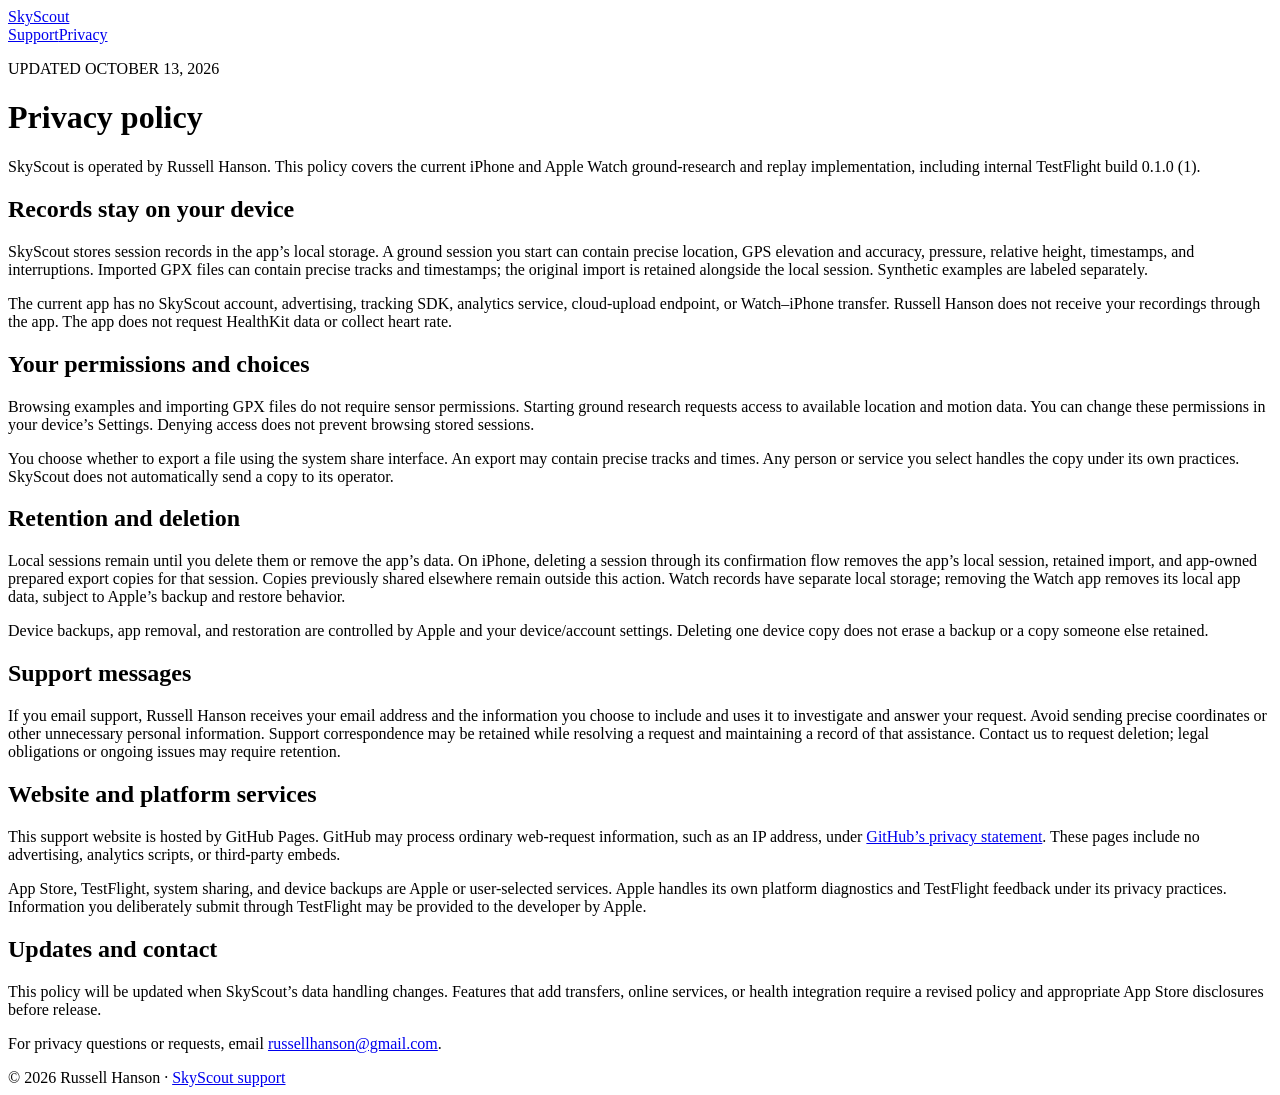
==== privacy.html @ f6ff866b "Publish SkyScout support and privacy pages" ====
<!doctype html>
<html lang="en">
<head>
  <meta charset="utf-8">
  <meta name="viewport" content="width=device-width, initial-scale=1">
  <meta name="description" content="How SkyScout handles local recordings, imported tracks, exports, and support messages.">
  <title>SkyScout Privacy Policy</title>
  <link rel="stylesheet" href="style.css">
</head>
<body>
  <header><a class="brand" href="./">SkyScout</a><nav aria-label="Main"><a href="./">Support</a><a href="privacy.html" aria-current="page">Privacy</a></nav></header>
  <main>
    <p class="eyebrow">UPDATED OCTOBER 13, 2026</p>
    <h1>Privacy policy</h1>
    <p class="intro">SkyScout is operated by Russell Hanson. This policy covers the current iPhone and Apple Watch ground-research and replay implementation, including internal TestFlight build 0.1.0 (1).</p>
    <section><h2>Records stay on your device</h2><p>SkyScout stores session records in the app’s local storage. A ground session you start can contain precise location, GPS elevation and accuracy, pressure, relative height, timestamps, and interruptions. Imported GPX files can contain precise tracks and timestamps; the original import is retained alongside the local session. Synthetic examples are labeled separately.</p><p>The current app has no SkyScout account, advertising, tracking SDK, analytics service, cloud-upload endpoint, or Watch–iPhone transfer. Russell Hanson does not receive your recordings through the app. The app does not request HealthKit data or collect heart rate.</p></section>
    <section><h2>Your permissions and choices</h2><p>Browsing examples and importing GPX files do not require sensor permissions. Starting ground research requests access to available location and motion data. You can change these permissions in your device’s Settings. Denying access does not prevent browsing stored sessions.</p><p>You choose whether to export a file using the system share interface. An export may contain precise tracks and times. Any person or service you select handles the copy under its own practices. SkyScout does not automatically send a copy to its operator.</p></section>
    <section><h2>Retention and deletion</h2><p>Local sessions remain until you delete them or remove the app’s data. On iPhone, deleting a session through its confirmation flow removes the app’s local session, retained import, and app-owned prepared export copies for that session. Copies previously shared elsewhere remain outside this action. Watch records have separate local storage; removing the Watch app removes its local app data, subject to Apple’s backup and restore behavior.</p><p>Device backups, app removal, and restoration are controlled by Apple and your device/account settings. Deleting one device copy does not erase a backup or a copy someone else retained.</p></section>
    <section><h2>Support messages</h2><p>If you email support, Russell Hanson receives your email address and the information you choose to include and uses it to investigate and answer your request. Avoid sending precise coordinates or other unnecessary personal information. Support correspondence may be retained while resolving a request and maintaining a record of that assistance. Contact us to request deletion; legal obligations or ongoing issues may require retention.</p></section>
    <section><h2>Website and platform services</h2><p>This support website is hosted by GitHub Pages. GitHub may process ordinary web-request information, such as an IP address, under <a href="https://docs.github.com/en/site-policy/privacy-policies/github-general-privacy-statement">GitHub’s privacy statement</a>. These pages include no advertising, analytics scripts, or third-party embeds.</p><p>App Store, TestFlight, system sharing, and device backups are Apple or user-selected services. Apple handles its own platform diagnostics and TestFlight feedback under its privacy practices. Information you deliberately submit through TestFlight may be provided to the developer by Apple.</p></section>
    <section><h2>Updates and contact</h2><p>This policy will be updated when SkyScout’s data handling changes. Features that add transfers, online services, or health integration require a revised policy and appropriate App Store disclosures before release.</p><p>For privacy questions or requests, email <a href="mailto:russellhanson@gmail.com?subject=SkyScout%20privacy">russellhanson@gmail.com</a>.</p></section>
  </main>
  <footer>© 2026 Russell Hanson · <a href="./">SkyScout support</a></footer>
</body>
</html>
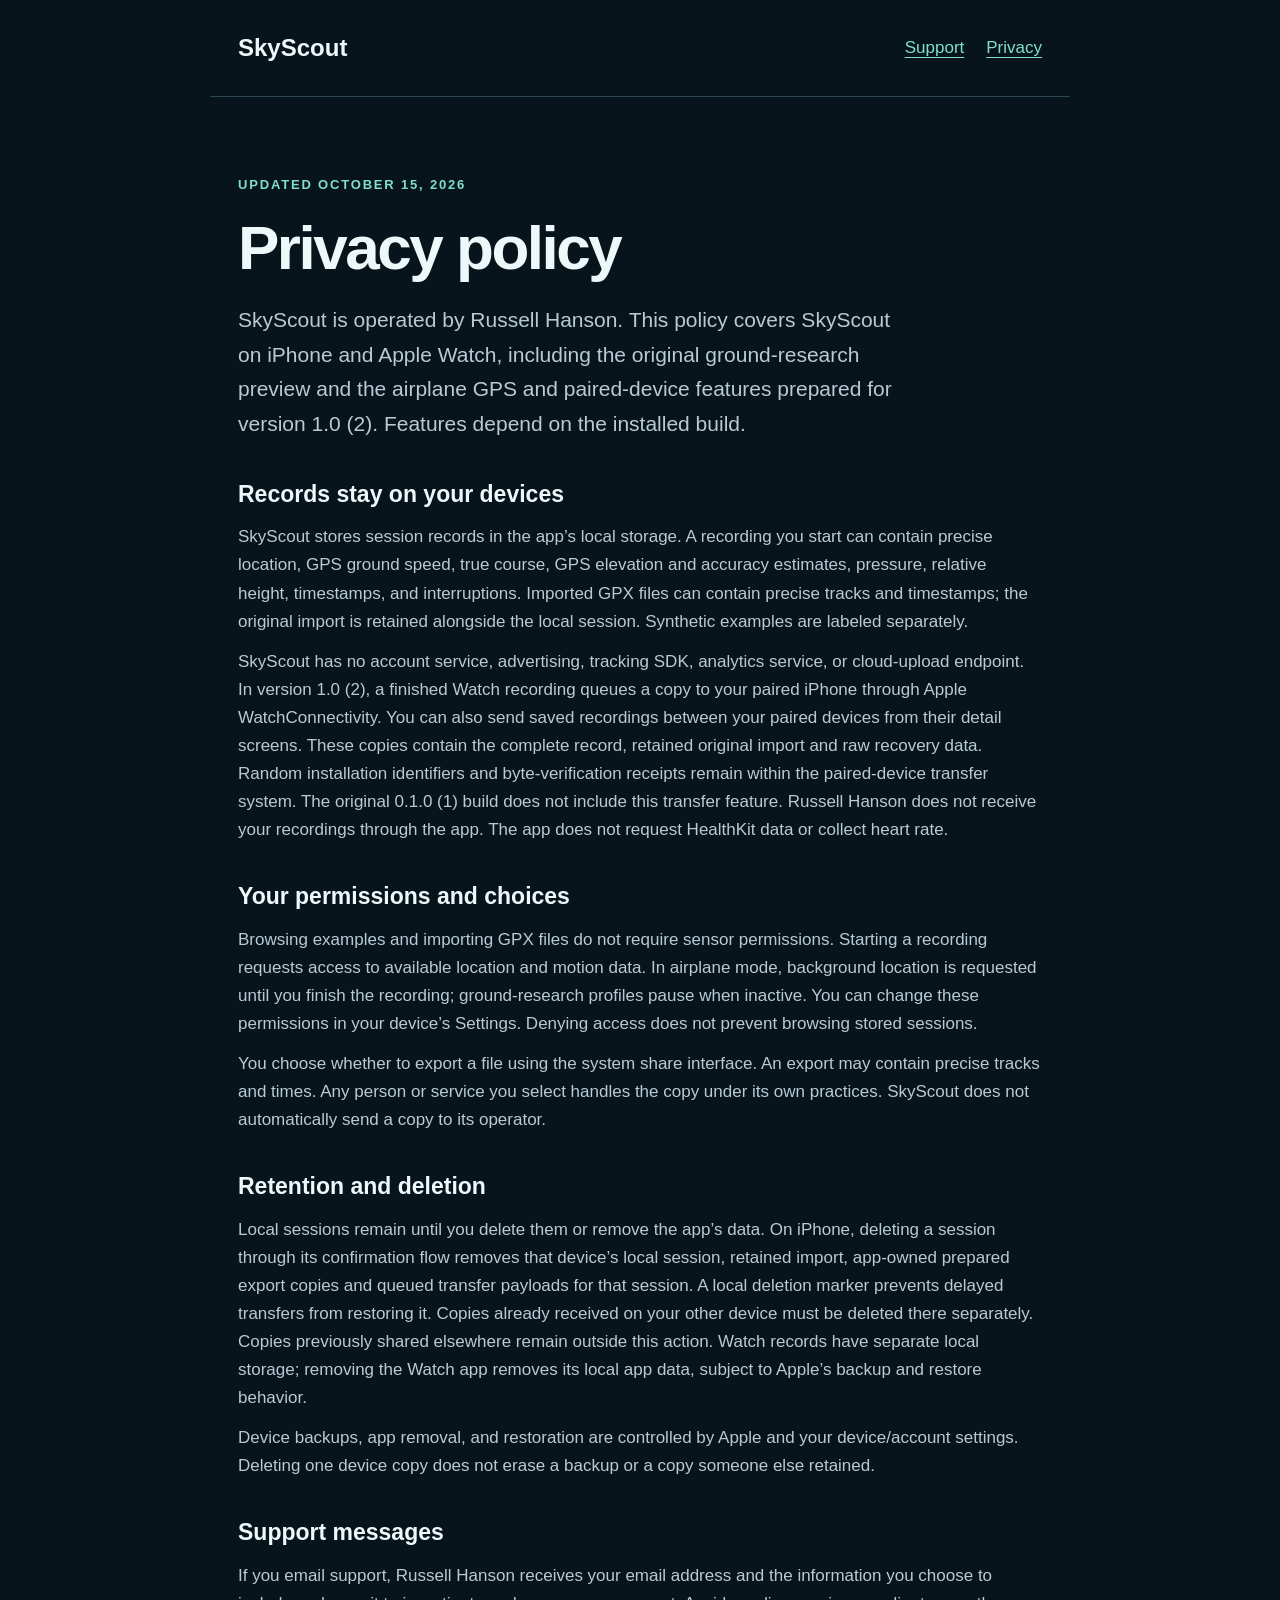
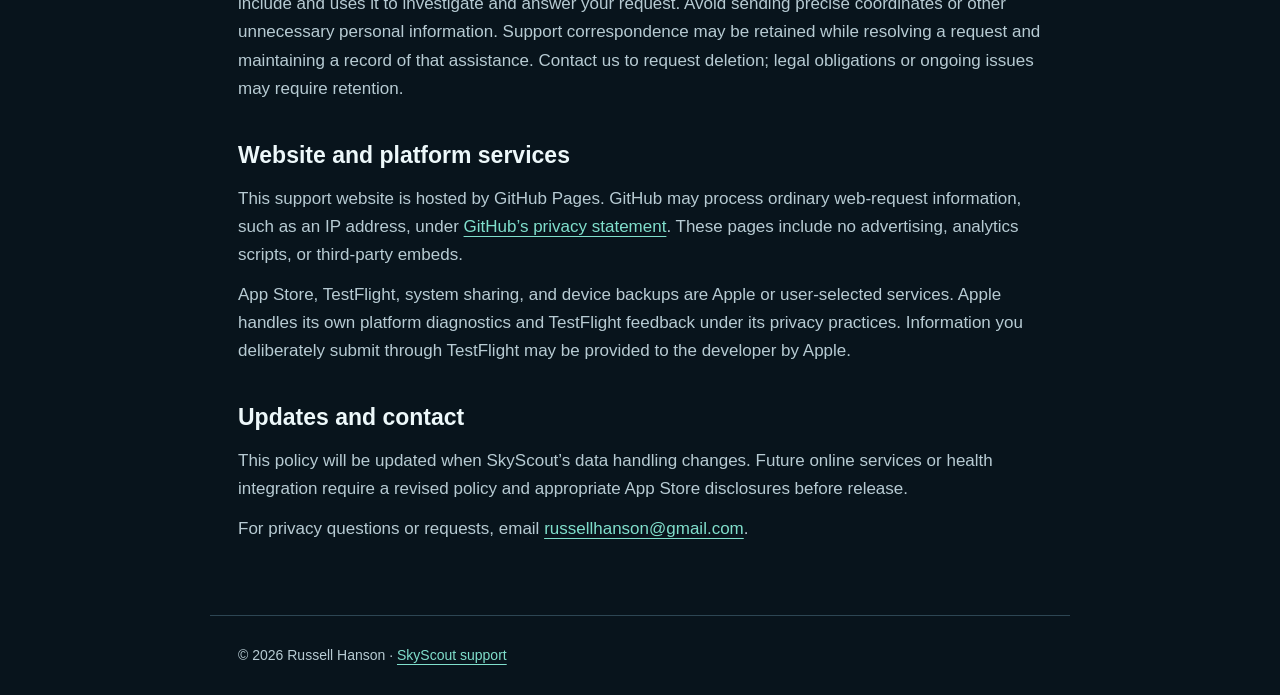
==== commit 2ed85fe2: "Document airplane GPS and paired-device recording privacy" ====
--- a/privacy.html
+++ b/privacy.html
@@ -10,15 +10,15 @@
 <body>
   <header><a class="brand" href="./">SkyScout</a><nav aria-label="Main"><a href="./">Support</a><a href="privacy.html" aria-current="page">Privacy</a></nav></header>
   <main>
-    <p class="eyebrow">UPDATED OCTOBER 13, 2026</p>
+    <p class="eyebrow">UPDATED OCTOBER 15, 2026</p>
     <h1>Privacy policy</h1>
-    <p class="intro">SkyScout is operated by Russell Hanson. This policy covers the current iPhone and Apple Watch ground-research and replay implementation, including internal TestFlight build 0.1.0 (1).</p>
-    <section><h2>Records stay on your device</h2><p>SkyScout stores session records in the app’s local storage. A ground session you start can contain precise location, GPS elevation and accuracy, pressure, relative height, timestamps, and interruptions. Imported GPX files can contain precise tracks and timestamps; the original import is retained alongside the local session. Synthetic examples are labeled separately.</p><p>The current app has no SkyScout account, advertising, tracking SDK, analytics service, cloud-upload endpoint, or Watch–iPhone transfer. Russell Hanson does not receive your recordings through the app. The app does not request HealthKit data or collect heart rate.</p></section>
-    <section><h2>Your permissions and choices</h2><p>Browsing examples and importing GPX files do not require sensor permissions. Starting ground research requests access to available location and motion data. You can change these permissions in your device’s Settings. Denying access does not prevent browsing stored sessions.</p><p>You choose whether to export a file using the system share interface. An export may contain precise tracks and times. Any person or service you select handles the copy under its own practices. SkyScout does not automatically send a copy to its operator.</p></section>
-    <section><h2>Retention and deletion</h2><p>Local sessions remain until you delete them or remove the app’s data. On iPhone, deleting a session through its confirmation flow removes the app’s local session, retained import, and app-owned prepared export copies for that session. Copies previously shared elsewhere remain outside this action. Watch records have separate local storage; removing the Watch app removes its local app data, subject to Apple’s backup and restore behavior.</p><p>Device backups, app removal, and restoration are controlled by Apple and your device/account settings. Deleting one device copy does not erase a backup or a copy someone else retained.</p></section>
+    <p class="intro">SkyScout is operated by Russell Hanson. This policy covers SkyScout on iPhone and Apple Watch, including the original ground-research preview and the airplane GPS and paired-device features prepared for version 1.0 (2). Features depend on the installed build.</p>
+    <section><h2>Records stay on your devices</h2><p>SkyScout stores session records in the app’s local storage. A recording you start can contain precise location, GPS ground speed, true course, GPS elevation and accuracy estimates, pressure, relative height, timestamps, and interruptions. Imported GPX files can contain precise tracks and timestamps; the original import is retained alongside the local session. Synthetic examples are labeled separately.</p><p>SkyScout has no account service, advertising, tracking SDK, analytics service, or cloud-upload endpoint. In version 1.0 (2), a finished Watch recording queues a copy to your paired iPhone through Apple WatchConnectivity. You can also send saved recordings between your paired devices from their detail screens. These copies contain the complete record, retained original import and raw recovery data. Random installation identifiers and byte-verification receipts remain within the paired-device transfer system. The original 0.1.0 (1) build does not include this transfer feature. Russell Hanson does not receive your recordings through the app. The app does not request HealthKit data or collect heart rate.</p></section>
+    <section><h2>Your permissions and choices</h2><p>Browsing examples and importing GPX files do not require sensor permissions. Starting a recording requests access to available location and motion data. In airplane mode, background location is requested until you finish the recording; ground-research profiles pause when inactive. You can change these permissions in your device’s Settings. Denying access does not prevent browsing stored sessions.</p><p>You choose whether to export a file using the system share interface. An export may contain precise tracks and times. Any person or service you select handles the copy under its own practices. SkyScout does not automatically send a copy to its operator.</p></section>
+    <section><h2>Retention and deletion</h2><p>Local sessions remain until you delete them or remove the app’s data. On iPhone, deleting a session through its confirmation flow removes that device’s local session, retained import, app-owned prepared export copies and queued transfer payloads for that session. A local deletion marker prevents delayed transfers from restoring it. Copies already received on your other device must be deleted there separately. Copies previously shared elsewhere remain outside this action. Watch records have separate local storage; removing the Watch app removes its local app data, subject to Apple’s backup and restore behavior.</p><p>Device backups, app removal, and restoration are controlled by Apple and your device/account settings. Deleting one device copy does not erase a backup or a copy someone else retained.</p></section>
     <section><h2>Support messages</h2><p>If you email support, Russell Hanson receives your email address and the information you choose to include and uses it to investigate and answer your request. Avoid sending precise coordinates or other unnecessary personal information. Support correspondence may be retained while resolving a request and maintaining a record of that assistance. Contact us to request deletion; legal obligations or ongoing issues may require retention.</p></section>
     <section><h2>Website and platform services</h2><p>This support website is hosted by GitHub Pages. GitHub may process ordinary web-request information, such as an IP address, under <a href="https://docs.github.com/en/site-policy/privacy-policies/github-general-privacy-statement">GitHub’s privacy statement</a>. These pages include no advertising, analytics scripts, or third-party embeds.</p><p>App Store, TestFlight, system sharing, and device backups are Apple or user-selected services. Apple handles its own platform diagnostics and TestFlight feedback under its privacy practices. Information you deliberately submit through TestFlight may be provided to the developer by Apple.</p></section>
-    <section><h2>Updates and contact</h2><p>This policy will be updated when SkyScout’s data handling changes. Features that add transfers, online services, or health integration require a revised policy and appropriate App Store disclosures before release.</p><p>For privacy questions or requests, email <a href="mailto:russellhanson@gmail.com?subject=SkyScout%20privacy">russellhanson@gmail.com</a>.</p></section>
+    <section><h2>Updates and contact</h2><p>This policy will be updated when SkyScout’s data handling changes. Future online services or health integration require a revised policy and appropriate App Store disclosures before release.</p><p>For privacy questions or requests, email <a href="mailto:russellhanson@gmail.com?subject=SkyScout%20privacy">russellhanson@gmail.com</a>.</p></section>
   </main>
   <footer>© 2026 Russell Hanson · <a href="./">SkyScout support</a></footer>
 </body>
--- a/style.css
+++ b/style.css
@@ -0,0 +1,2 @@
+:root{color-scheme:dark;--bg:#08141c;--panel:#102530;--ink:#edf8fa;--muted:#b7cbd3;--accent:#80dfcc;--line:#2d4653}
+*{box-sizing:border-box}body{margin:0;background:var(--bg);color:var(--ink);font:17px/1.65 -apple-system,BlinkMacSystemFont,"Segoe UI",sans-serif}header,main,footer{max-width:860px;margin:auto;padding:28px}header{display:flex;align-items:center;justify-content:space-between;border-bottom:1px solid var(--line);gap:20px}.brand{font-size:24px;font-weight:750;text-decoration:none;color:var(--ink)}nav{display:flex;gap:22px}a{color:var(--accent);text-underline-offset:4px}a:hover{color:white}a:focus-visible{outline:3px solid var(--accent);outline-offset:5px;border-radius:2px}main{padding-top:64px;padding-bottom:60px}.eyebrow{color:var(--accent);font-size:13px;font-weight:700;letter-spacing:.14em}h1{font-size:clamp(38px,7vw,62px);line-height:1.08;letter-spacing:-.04em;margin:20px 0}h2{font-size:23px;line-height:1.3;margin:0 0 14px}.intro{font-size:21px;color:var(--muted);max-width:660px}section{margin-top:38px}section p{color:var(--muted);margin:12px 0}strong{color:var(--ink)}.notice{background:var(--panel);border:1px solid var(--line);border-radius:20px;padding:26px}.notice h2{color:var(--accent)}footer{font-size:14px;color:var(--muted);border-top:1px solid var(--line)}@media(max-width:480px){header,main,footer{padding-left:20px;padding-right:20px}header{align-items:flex-start}nav{gap:14px;font-size:15px}main{padding-top:38px}.notice{padding:20px}}
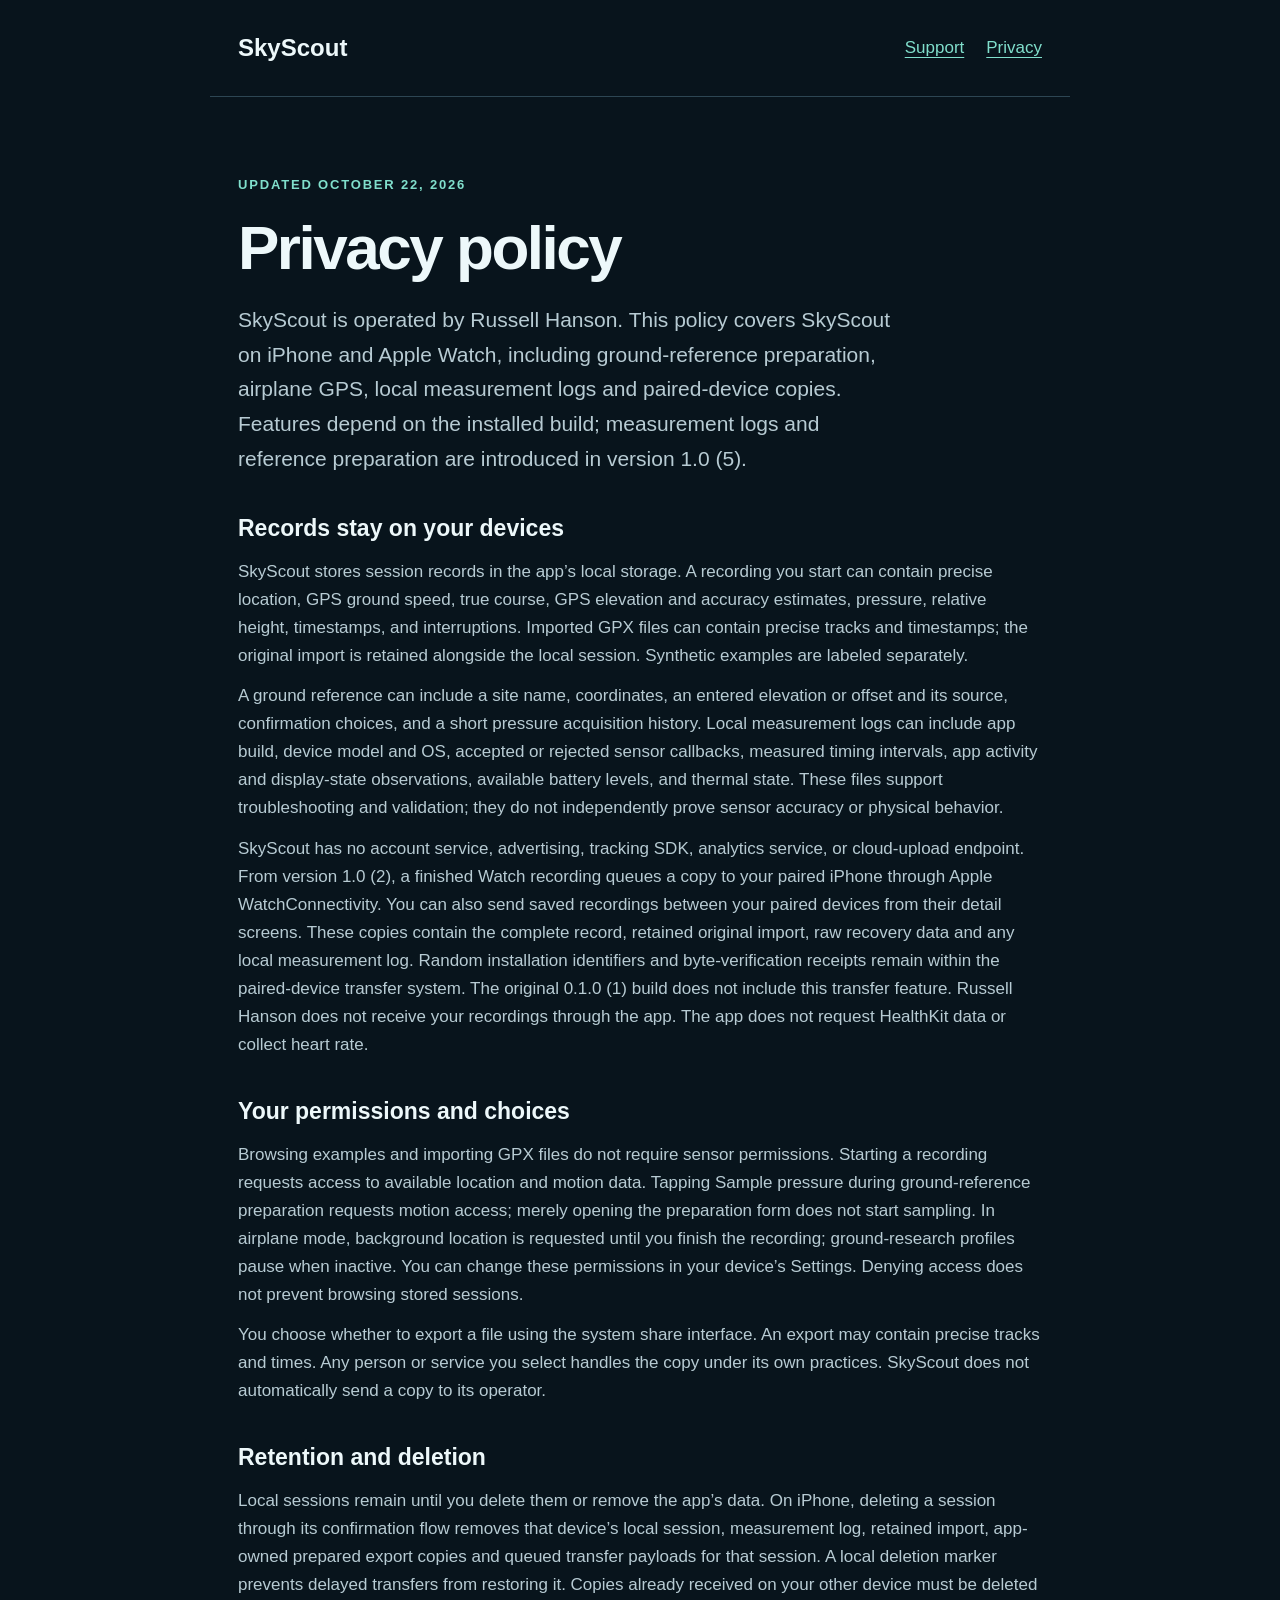
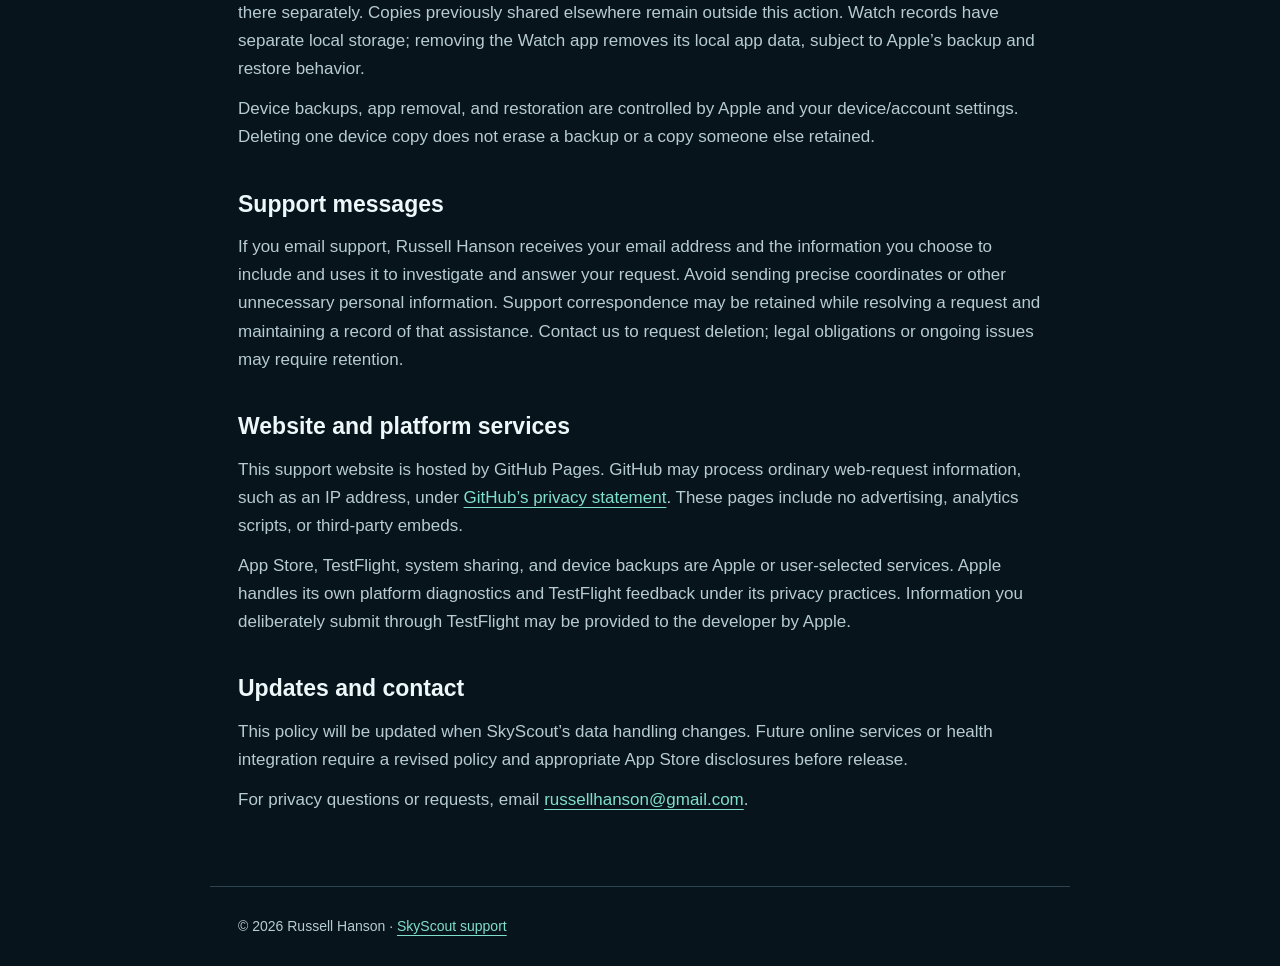
==== commit 9238d033: "Describe local reference and measurement logs for SkyScout build 5" ====
--- a/privacy.html
+++ b/privacy.html
@@ -10,12 +10,12 @@
 <body>
   <header><a class="brand" href="./">SkyScout</a><nav aria-label="Main"><a href="./">Support</a><a href="privacy.html" aria-current="page">Privacy</a></nav></header>
   <main>
-    <p class="eyebrow">UPDATED OCTOBER 15, 2026</p>
+    <p class="eyebrow">UPDATED OCTOBER 22, 2026</p>
     <h1>Privacy policy</h1>
-    <p class="intro">SkyScout is operated by Russell Hanson. This policy covers SkyScout on iPhone and Apple Watch, including the original ground-research preview and the airplane GPS and paired-device features prepared for version 1.0 (2). Features depend on the installed build.</p>
-    <section><h2>Records stay on your devices</h2><p>SkyScout stores session records in the app’s local storage. A recording you start can contain precise location, GPS ground speed, true course, GPS elevation and accuracy estimates, pressure, relative height, timestamps, and interruptions. Imported GPX files can contain precise tracks and timestamps; the original import is retained alongside the local session. Synthetic examples are labeled separately.</p><p>SkyScout has no account service, advertising, tracking SDK, analytics service, or cloud-upload endpoint. In version 1.0 (2), a finished Watch recording queues a copy to your paired iPhone through Apple WatchConnectivity. You can also send saved recordings between your paired devices from their detail screens. These copies contain the complete record, retained original import and raw recovery data. Random installation identifiers and byte-verification receipts remain within the paired-device transfer system. The original 0.1.0 (1) build does not include this transfer feature. Russell Hanson does not receive your recordings through the app. The app does not request HealthKit data or collect heart rate.</p></section>
-    <section><h2>Your permissions and choices</h2><p>Browsing examples and importing GPX files do not require sensor permissions. Starting a recording requests access to available location and motion data. In airplane mode, background location is requested until you finish the recording; ground-research profiles pause when inactive. You can change these permissions in your device’s Settings. Denying access does not prevent browsing stored sessions.</p><p>You choose whether to export a file using the system share interface. An export may contain precise tracks and times. Any person or service you select handles the copy under its own practices. SkyScout does not automatically send a copy to its operator.</p></section>
-    <section><h2>Retention and deletion</h2><p>Local sessions remain until you delete them or remove the app’s data. On iPhone, deleting a session through its confirmation flow removes that device’s local session, retained import, app-owned prepared export copies and queued transfer payloads for that session. A local deletion marker prevents delayed transfers from restoring it. Copies already received on your other device must be deleted there separately. Copies previously shared elsewhere remain outside this action. Watch records have separate local storage; removing the Watch app removes its local app data, subject to Apple’s backup and restore behavior.</p><p>Device backups, app removal, and restoration are controlled by Apple and your device/account settings. Deleting one device copy does not erase a backup or a copy someone else retained.</p></section>
+    <p class="intro">SkyScout is operated by Russell Hanson. This policy covers SkyScout on iPhone and Apple Watch, including ground-reference preparation, airplane GPS, local measurement logs and paired-device copies. Features depend on the installed build; measurement logs and reference preparation are introduced in version 1.0 (5).</p>
+    <section><h2>Records stay on your devices</h2><p>SkyScout stores session records in the app’s local storage. A recording you start can contain precise location, GPS ground speed, true course, GPS elevation and accuracy estimates, pressure, relative height, timestamps, and interruptions. Imported GPX files can contain precise tracks and timestamps; the original import is retained alongside the local session. Synthetic examples are labeled separately.</p><p>A ground reference can include a site name, coordinates, an entered elevation or offset and its source, confirmation choices, and a short pressure acquisition history. Local measurement logs can include app build, device model and OS, accepted or rejected sensor callbacks, measured timing intervals, app activity and display-state observations, available battery levels, and thermal state. These files support troubleshooting and validation; they do not independently prove sensor accuracy or physical behavior.</p><p>SkyScout has no account service, advertising, tracking SDK, analytics service, or cloud-upload endpoint. From version 1.0 (2), a finished Watch recording queues a copy to your paired iPhone through Apple WatchConnectivity. You can also send saved recordings between your paired devices from their detail screens. These copies contain the complete record, retained original import, raw recovery data and any local measurement log. Random installation identifiers and byte-verification receipts remain within the paired-device transfer system. The original 0.1.0 (1) build does not include this transfer feature. Russell Hanson does not receive your recordings through the app. The app does not request HealthKit data or collect heart rate.</p></section>
+    <section><h2>Your permissions and choices</h2><p>Browsing examples and importing GPX files do not require sensor permissions. Starting a recording requests access to available location and motion data. Tapping Sample pressure during ground-reference preparation requests motion access; merely opening the preparation form does not start sampling. In airplane mode, background location is requested until you finish the recording; ground-research profiles pause when inactive. You can change these permissions in your device’s Settings. Denying access does not prevent browsing stored sessions.</p><p>You choose whether to export a file using the system share interface. An export may contain precise tracks and times. Any person or service you select handles the copy under its own practices. SkyScout does not automatically send a copy to its operator.</p></section>
+    <section><h2>Retention and deletion</h2><p>Local sessions remain until you delete them or remove the app’s data. On iPhone, deleting a session through its confirmation flow removes that device’s local session, measurement log, retained import, app-owned prepared export copies and queued transfer payloads for that session. A local deletion marker prevents delayed transfers from restoring it. Copies already received on your other device must be deleted there separately. Copies previously shared elsewhere remain outside this action. Watch records have separate local storage; removing the Watch app removes its local app data, subject to Apple’s backup and restore behavior.</p><p>Device backups, app removal, and restoration are controlled by Apple and your device/account settings. Deleting one device copy does not erase a backup or a copy someone else retained.</p></section>
     <section><h2>Support messages</h2><p>If you email support, Russell Hanson receives your email address and the information you choose to include and uses it to investigate and answer your request. Avoid sending precise coordinates or other unnecessary personal information. Support correspondence may be retained while resolving a request and maintaining a record of that assistance. Contact us to request deletion; legal obligations or ongoing issues may require retention.</p></section>
     <section><h2>Website and platform services</h2><p>This support website is hosted by GitHub Pages. GitHub may process ordinary web-request information, such as an IP address, under <a href="https://docs.github.com/en/site-policy/privacy-policies/github-general-privacy-statement">GitHub’s privacy statement</a>. These pages include no advertising, analytics scripts, or third-party embeds.</p><p>App Store, TestFlight, system sharing, and device backups are Apple or user-selected services. Apple handles its own platform diagnostics and TestFlight feedback under its privacy practices. Information you deliberately submit through TestFlight may be provided to the developer by Apple.</p></section>
     <section><h2>Updates and contact</h2><p>This policy will be updated when SkyScout’s data handling changes. Future online services or health integration require a revised policy and appropriate App Store disclosures before release.</p><p>For privacy questions or requests, email <a href="mailto:russellhanson@gmail.com?subject=SkyScout%20privacy">russellhanson@gmail.com</a>.</p></section>
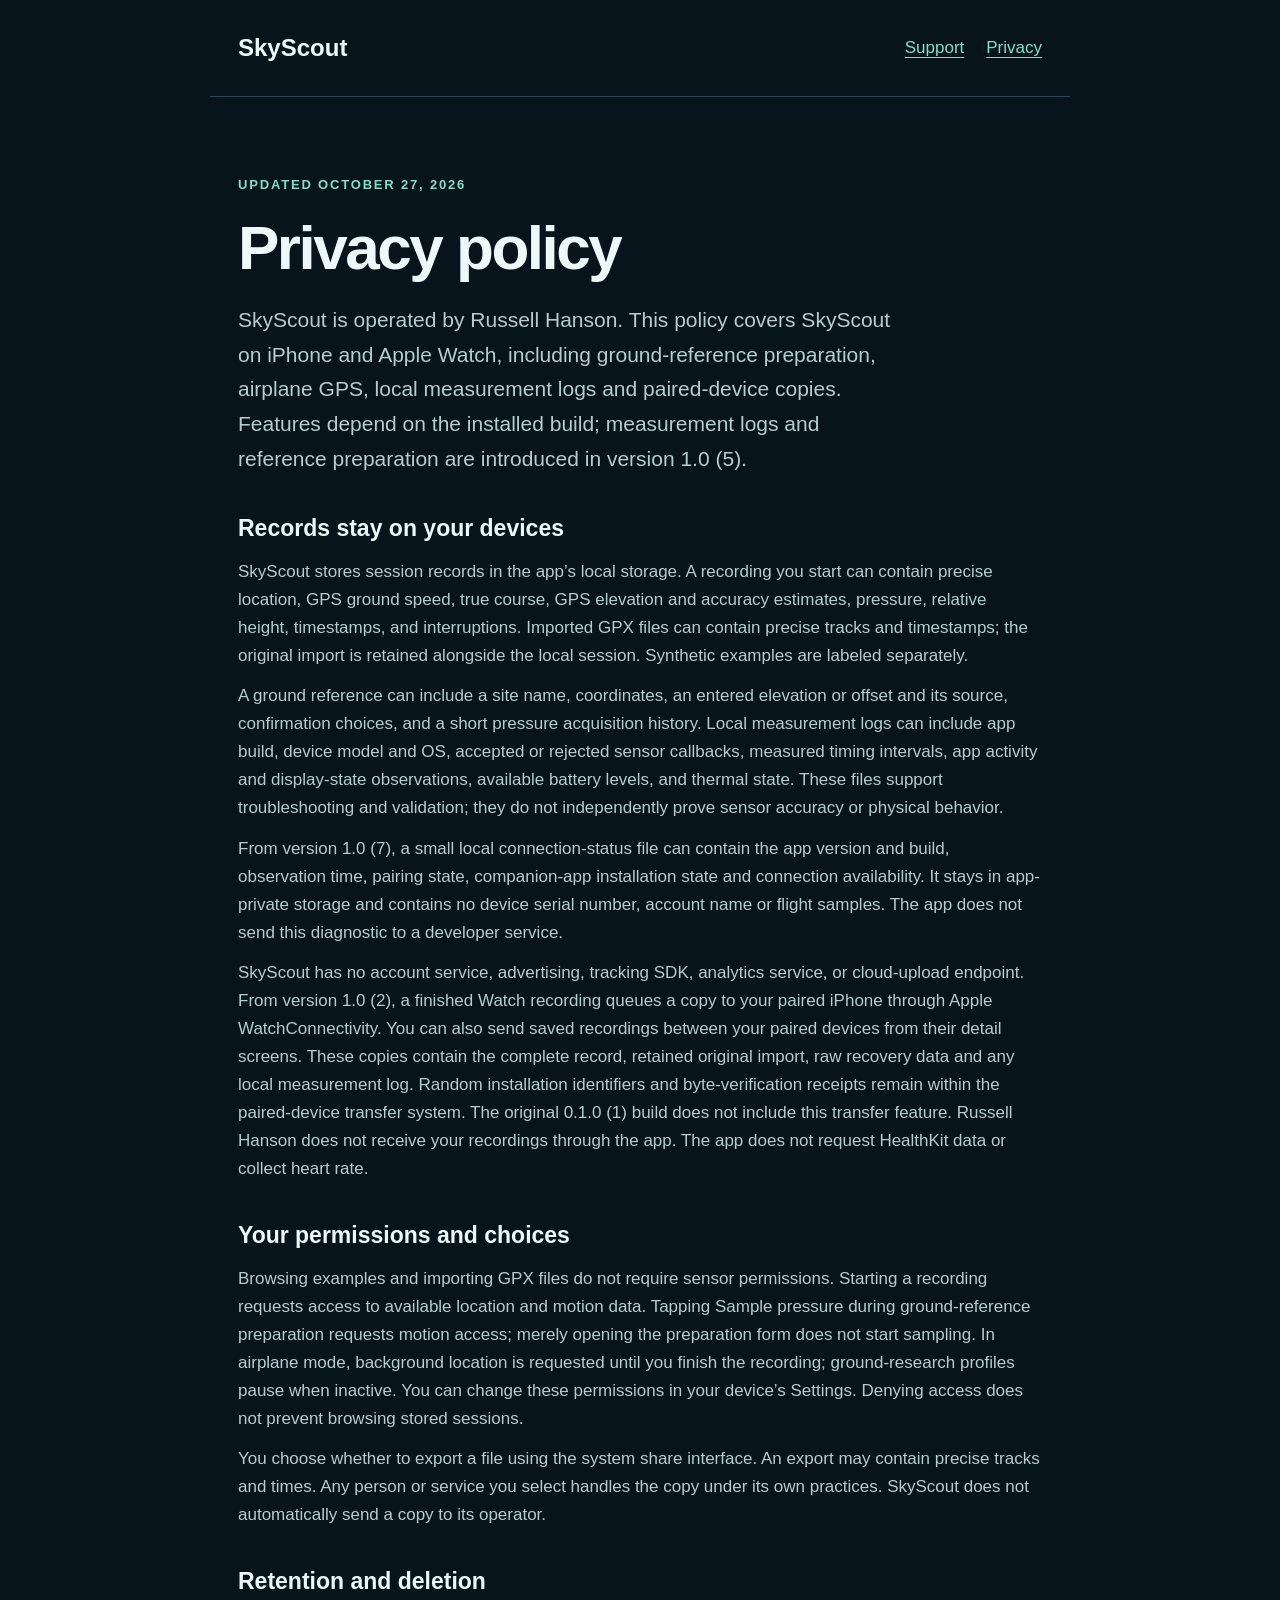
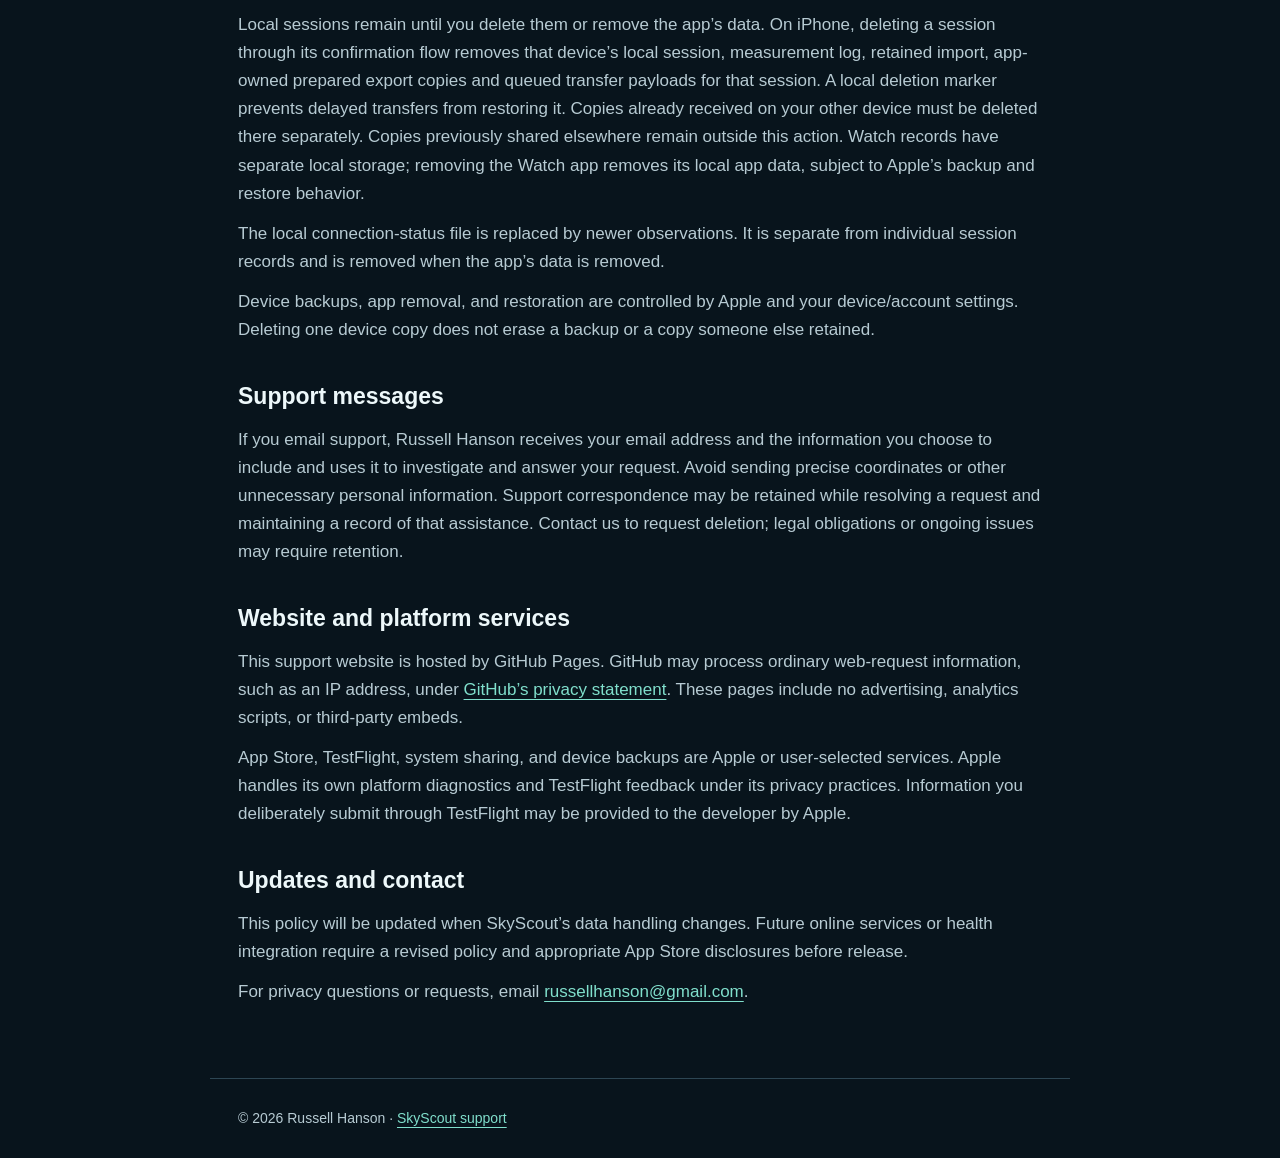
==== commit 96f2bdae: "Describe local companion connection diagnostics in build7" ====
--- a/privacy.html
+++ b/privacy.html
@@ -10,12 +10,12 @@
 <body>
   <header><a class="brand" href="./">SkyScout</a><nav aria-label="Main"><a href="./">Support</a><a href="privacy.html" aria-current="page">Privacy</a></nav></header>
   <main>
-    <p class="eyebrow">UPDATED OCTOBER 22, 2026</p>
+    <p class="eyebrow">UPDATED OCTOBER 27, 2026</p>
     <h1>Privacy policy</h1>
     <p class="intro">SkyScout is operated by Russell Hanson. This policy covers SkyScout on iPhone and Apple Watch, including ground-reference preparation, airplane GPS, local measurement logs and paired-device copies. Features depend on the installed build; measurement logs and reference preparation are introduced in version 1.0 (5).</p>
-    <section><h2>Records stay on your devices</h2><p>SkyScout stores session records in the app’s local storage. A recording you start can contain precise location, GPS ground speed, true course, GPS elevation and accuracy estimates, pressure, relative height, timestamps, and interruptions. Imported GPX files can contain precise tracks and timestamps; the original import is retained alongside the local session. Synthetic examples are labeled separately.</p><p>A ground reference can include a site name, coordinates, an entered elevation or offset and its source, confirmation choices, and a short pressure acquisition history. Local measurement logs can include app build, device model and OS, accepted or rejected sensor callbacks, measured timing intervals, app activity and display-state observations, available battery levels, and thermal state. These files support troubleshooting and validation; they do not independently prove sensor accuracy or physical behavior.</p><p>SkyScout has no account service, advertising, tracking SDK, analytics service, or cloud-upload endpoint. From version 1.0 (2), a finished Watch recording queues a copy to your paired iPhone through Apple WatchConnectivity. You can also send saved recordings between your paired devices from their detail screens. These copies contain the complete record, retained original import, raw recovery data and any local measurement log. Random installation identifiers and byte-verification receipts remain within the paired-device transfer system. The original 0.1.0 (1) build does not include this transfer feature. Russell Hanson does not receive your recordings through the app. The app does not request HealthKit data or collect heart rate.</p></section>
+    <section><h2>Records stay on your devices</h2><p>SkyScout stores session records in the app’s local storage. A recording you start can contain precise location, GPS ground speed, true course, GPS elevation and accuracy estimates, pressure, relative height, timestamps, and interruptions. Imported GPX files can contain precise tracks and timestamps; the original import is retained alongside the local session. Synthetic examples are labeled separately.</p><p>A ground reference can include a site name, coordinates, an entered elevation or offset and its source, confirmation choices, and a short pressure acquisition history. Local measurement logs can include app build, device model and OS, accepted or rejected sensor callbacks, measured timing intervals, app activity and display-state observations, available battery levels, and thermal state. These files support troubleshooting and validation; they do not independently prove sensor accuracy or physical behavior.</p><p>From version 1.0 (7), a small local connection-status file can contain the app version and build, observation time, pairing state, companion-app installation state and connection availability. It stays in app-private storage and contains no device serial number, account name or flight samples. The app does not send this diagnostic to a developer service.</p><p>SkyScout has no account service, advertising, tracking SDK, analytics service, or cloud-upload endpoint. From version 1.0 (2), a finished Watch recording queues a copy to your paired iPhone through Apple WatchConnectivity. You can also send saved recordings between your paired devices from their detail screens. These copies contain the complete record, retained original import, raw recovery data and any local measurement log. Random installation identifiers and byte-verification receipts remain within the paired-device transfer system. The original 0.1.0 (1) build does not include this transfer feature. Russell Hanson does not receive your recordings through the app. The app does not request HealthKit data or collect heart rate.</p></section>
     <section><h2>Your permissions and choices</h2><p>Browsing examples and importing GPX files do not require sensor permissions. Starting a recording requests access to available location and motion data. Tapping Sample pressure during ground-reference preparation requests motion access; merely opening the preparation form does not start sampling. In airplane mode, background location is requested until you finish the recording; ground-research profiles pause when inactive. You can change these permissions in your device’s Settings. Denying access does not prevent browsing stored sessions.</p><p>You choose whether to export a file using the system share interface. An export may contain precise tracks and times. Any person or service you select handles the copy under its own practices. SkyScout does not automatically send a copy to its operator.</p></section>
-    <section><h2>Retention and deletion</h2><p>Local sessions remain until you delete them or remove the app’s data. On iPhone, deleting a session through its confirmation flow removes that device’s local session, measurement log, retained import, app-owned prepared export copies and queued transfer payloads for that session. A local deletion marker prevents delayed transfers from restoring it. Copies already received on your other device must be deleted there separately. Copies previously shared elsewhere remain outside this action. Watch records have separate local storage; removing the Watch app removes its local app data, subject to Apple’s backup and restore behavior.</p><p>Device backups, app removal, and restoration are controlled by Apple and your device/account settings. Deleting one device copy does not erase a backup or a copy someone else retained.</p></section>
+    <section><h2>Retention and deletion</h2><p>Local sessions remain until you delete them or remove the app’s data. On iPhone, deleting a session through its confirmation flow removes that device’s local session, measurement log, retained import, app-owned prepared export copies and queued transfer payloads for that session. A local deletion marker prevents delayed transfers from restoring it. Copies already received on your other device must be deleted there separately. Copies previously shared elsewhere remain outside this action. Watch records have separate local storage; removing the Watch app removes its local app data, subject to Apple’s backup and restore behavior.</p><p>The local connection-status file is replaced by newer observations. It is separate from individual session records and is removed when the app’s data is removed.</p><p>Device backups, app removal, and restoration are controlled by Apple and your device/account settings. Deleting one device copy does not erase a backup or a copy someone else retained.</p></section>
     <section><h2>Support messages</h2><p>If you email support, Russell Hanson receives your email address and the information you choose to include and uses it to investigate and answer your request. Avoid sending precise coordinates or other unnecessary personal information. Support correspondence may be retained while resolving a request and maintaining a record of that assistance. Contact us to request deletion; legal obligations or ongoing issues may require retention.</p></section>
     <section><h2>Website and platform services</h2><p>This support website is hosted by GitHub Pages. GitHub may process ordinary web-request information, such as an IP address, under <a href="https://docs.github.com/en/site-policy/privacy-policies/github-general-privacy-statement">GitHub’s privacy statement</a>. These pages include no advertising, analytics scripts, or third-party embeds.</p><p>App Store, TestFlight, system sharing, and device backups are Apple or user-selected services. Apple handles its own platform diagnostics and TestFlight feedback under its privacy practices. Information you deliberately submit through TestFlight may be provided to the developer by Apple.</p></section>
     <section><h2>Updates and contact</h2><p>This policy will be updated when SkyScout’s data handling changes. Future online services or health integration require a revised policy and appropriate App Store disclosures before release.</p><p>For privacy questions or requests, email <a href="mailto:russellhanson@gmail.com?subject=SkyScout%20privacy">russellhanson@gmail.com</a>.</p></section>
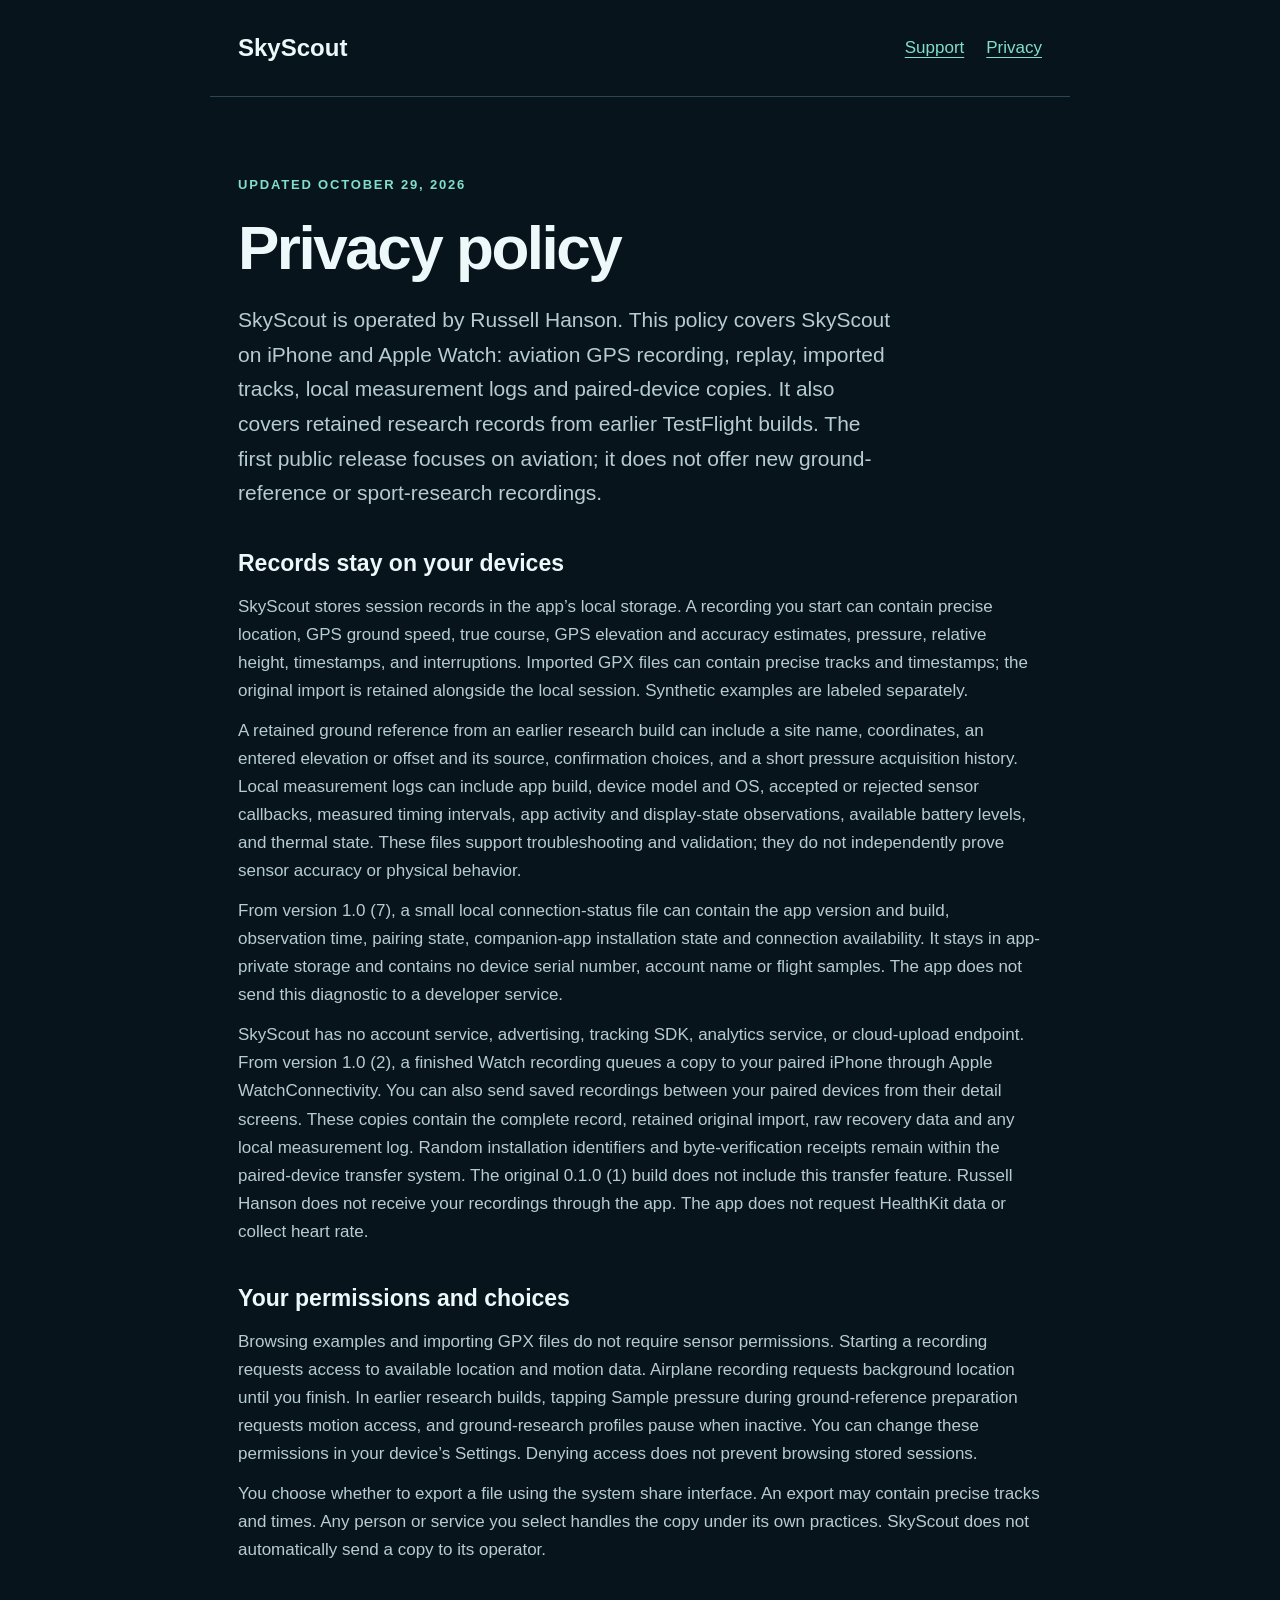
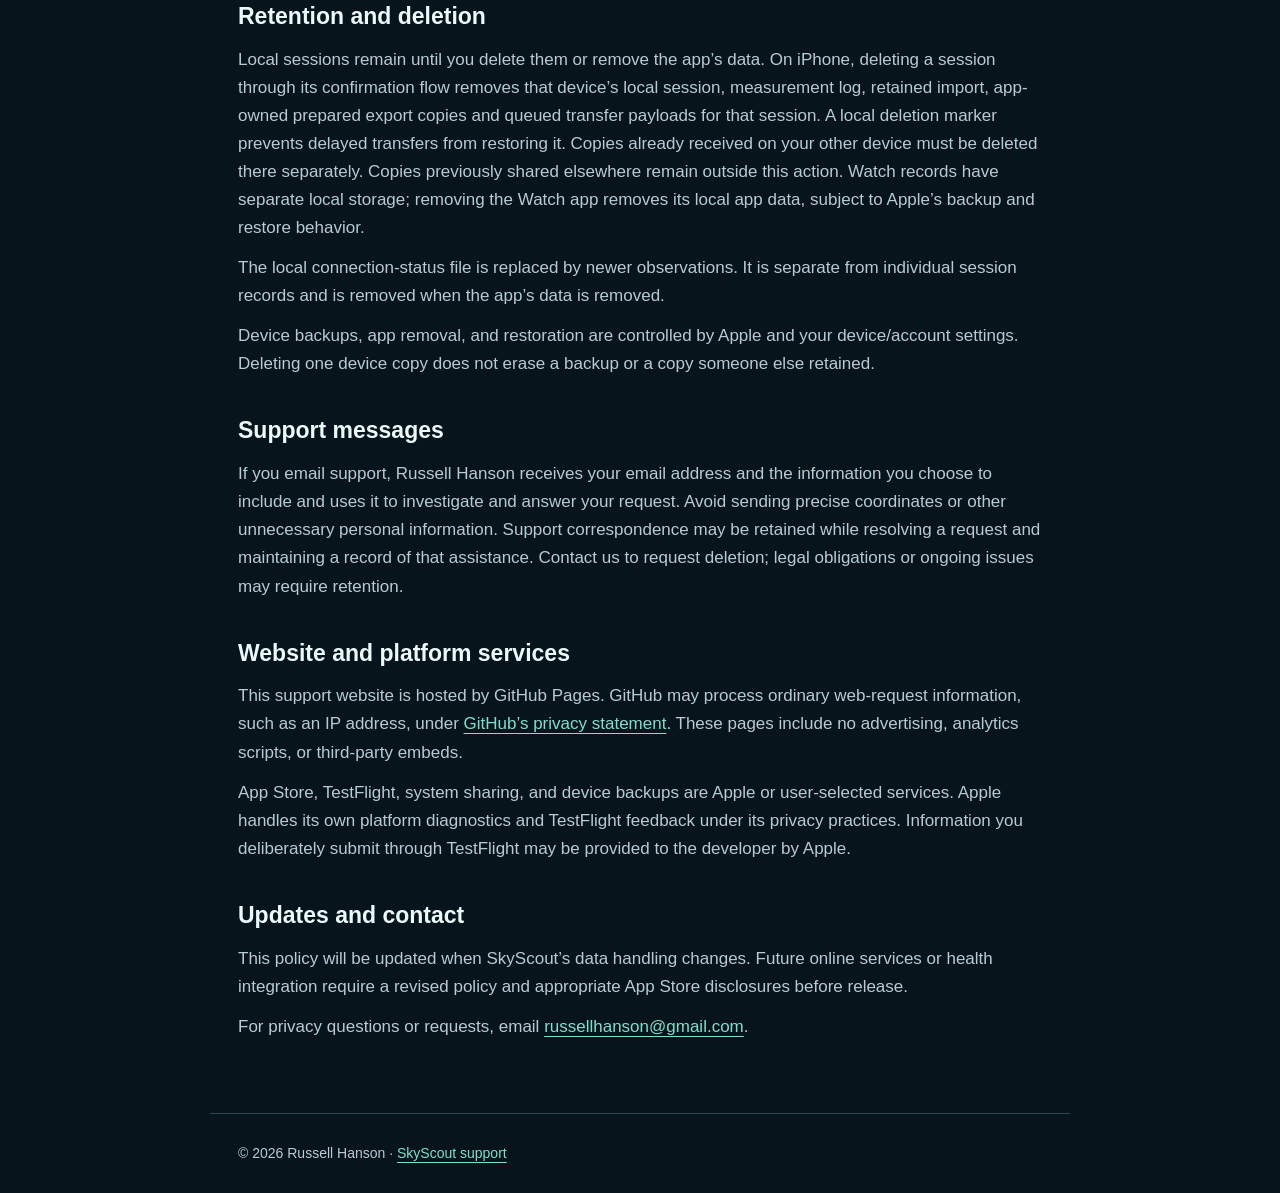
==== commit 1bd32829: "Align SkyScout support with the aviation-first release" ====
--- a/privacy.html
+++ b/privacy.html
@@ -10,11 +10,11 @@
 <body>
   <header><a class="brand" href="./">SkyScout</a><nav aria-label="Main"><a href="./">Support</a><a href="privacy.html" aria-current="page">Privacy</a></nav></header>
   <main>
-    <p class="eyebrow">UPDATED OCTOBER 27, 2026</p>
+    <p class="eyebrow">UPDATED OCTOBER 29, 2026</p>
     <h1>Privacy policy</h1>
-    <p class="intro">SkyScout is operated by Russell Hanson. This policy covers SkyScout on iPhone and Apple Watch, including ground-reference preparation, airplane GPS, local measurement logs and paired-device copies. Features depend on the installed build; measurement logs and reference preparation are introduced in version 1.0 (5).</p>
-    <section><h2>Records stay on your devices</h2><p>SkyScout stores session records in the app’s local storage. A recording you start can contain precise location, GPS ground speed, true course, GPS elevation and accuracy estimates, pressure, relative height, timestamps, and interruptions. Imported GPX files can contain precise tracks and timestamps; the original import is retained alongside the local session. Synthetic examples are labeled separately.</p><p>A ground reference can include a site name, coordinates, an entered elevation or offset and its source, confirmation choices, and a short pressure acquisition history. Local measurement logs can include app build, device model and OS, accepted or rejected sensor callbacks, measured timing intervals, app activity and display-state observations, available battery levels, and thermal state. These files support troubleshooting and validation; they do not independently prove sensor accuracy or physical behavior.</p><p>From version 1.0 (7), a small local connection-status file can contain the app version and build, observation time, pairing state, companion-app installation state and connection availability. It stays in app-private storage and contains no device serial number, account name or flight samples. The app does not send this diagnostic to a developer service.</p><p>SkyScout has no account service, advertising, tracking SDK, analytics service, or cloud-upload endpoint. From version 1.0 (2), a finished Watch recording queues a copy to your paired iPhone through Apple WatchConnectivity. You can also send saved recordings between your paired devices from their detail screens. These copies contain the complete record, retained original import, raw recovery data and any local measurement log. Random installation identifiers and byte-verification receipts remain within the paired-device transfer system. The original 0.1.0 (1) build does not include this transfer feature. Russell Hanson does not receive your recordings through the app. The app does not request HealthKit data or collect heart rate.</p></section>
-    <section><h2>Your permissions and choices</h2><p>Browsing examples and importing GPX files do not require sensor permissions. Starting a recording requests access to available location and motion data. Tapping Sample pressure during ground-reference preparation requests motion access; merely opening the preparation form does not start sampling. In airplane mode, background location is requested until you finish the recording; ground-research profiles pause when inactive. You can change these permissions in your device’s Settings. Denying access does not prevent browsing stored sessions.</p><p>You choose whether to export a file using the system share interface. An export may contain precise tracks and times. Any person or service you select handles the copy under its own practices. SkyScout does not automatically send a copy to its operator.</p></section>
+    <p class="intro">SkyScout is operated by Russell Hanson. This policy covers SkyScout on iPhone and Apple Watch: aviation GPS recording, replay, imported tracks, local measurement logs and paired-device copies. It also covers retained research records from earlier TestFlight builds. The first public release focuses on aviation; it does not offer new ground-reference or sport-research recordings.</p>
+    <section><h2>Records stay on your devices</h2><p>SkyScout stores session records in the app’s local storage. A recording you start can contain precise location, GPS ground speed, true course, GPS elevation and accuracy estimates, pressure, relative height, timestamps, and interruptions. Imported GPX files can contain precise tracks and timestamps; the original import is retained alongside the local session. Synthetic examples are labeled separately.</p><p>A retained ground reference from an earlier research build can include a site name, coordinates, an entered elevation or offset and its source, confirmation choices, and a short pressure acquisition history. Local measurement logs can include app build, device model and OS, accepted or rejected sensor callbacks, measured timing intervals, app activity and display-state observations, available battery levels, and thermal state. These files support troubleshooting and validation; they do not independently prove sensor accuracy or physical behavior.</p><p>From version 1.0 (7), a small local connection-status file can contain the app version and build, observation time, pairing state, companion-app installation state and connection availability. It stays in app-private storage and contains no device serial number, account name or flight samples. The app does not send this diagnostic to a developer service.</p><p>SkyScout has no account service, advertising, tracking SDK, analytics service, or cloud-upload endpoint. From version 1.0 (2), a finished Watch recording queues a copy to your paired iPhone through Apple WatchConnectivity. You can also send saved recordings between your paired devices from their detail screens. These copies contain the complete record, retained original import, raw recovery data and any local measurement log. Random installation identifiers and byte-verification receipts remain within the paired-device transfer system. The original 0.1.0 (1) build does not include this transfer feature. Russell Hanson does not receive your recordings through the app. The app does not request HealthKit data or collect heart rate.</p></section>
+    <section><h2>Your permissions and choices</h2><p>Browsing examples and importing GPX files do not require sensor permissions. Starting a recording requests access to available location and motion data. Airplane recording requests background location until you finish. In earlier research builds, tapping Sample pressure during ground-reference preparation requests motion access, and ground-research profiles pause when inactive. You can change these permissions in your device’s Settings. Denying access does not prevent browsing stored sessions.</p><p>You choose whether to export a file using the system share interface. An export may contain precise tracks and times. Any person or service you select handles the copy under its own practices. SkyScout does not automatically send a copy to its operator.</p></section>
     <section><h2>Retention and deletion</h2><p>Local sessions remain until you delete them or remove the app’s data. On iPhone, deleting a session through its confirmation flow removes that device’s local session, measurement log, retained import, app-owned prepared export copies and queued transfer payloads for that session. A local deletion marker prevents delayed transfers from restoring it. Copies already received on your other device must be deleted there separately. Copies previously shared elsewhere remain outside this action. Watch records have separate local storage; removing the Watch app removes its local app data, subject to Apple’s backup and restore behavior.</p><p>The local connection-status file is replaced by newer observations. It is separate from individual session records and is removed when the app’s data is removed.</p><p>Device backups, app removal, and restoration are controlled by Apple and your device/account settings. Deleting one device copy does not erase a backup or a copy someone else retained.</p></section>
     <section><h2>Support messages</h2><p>If you email support, Russell Hanson receives your email address and the information you choose to include and uses it to investigate and answer your request. Avoid sending precise coordinates or other unnecessary personal information. Support correspondence may be retained while resolving a request and maintaining a record of that assistance. Contact us to request deletion; legal obligations or ongoing issues may require retention.</p></section>
     <section><h2>Website and platform services</h2><p>This support website is hosted by GitHub Pages. GitHub may process ordinary web-request information, such as an IP address, under <a href="https://docs.github.com/en/site-policy/privacy-policies/github-general-privacy-statement">GitHub’s privacy statement</a>. These pages include no advertising, analytics scripts, or third-party embeds.</p><p>App Store, TestFlight, system sharing, and device backups are Apple or user-selected services. Apple handles its own platform diagnostics and TestFlight feedback under its privacy practices. Information you deliberately submit through TestFlight may be provided to the developer by Apple.</p></section>
